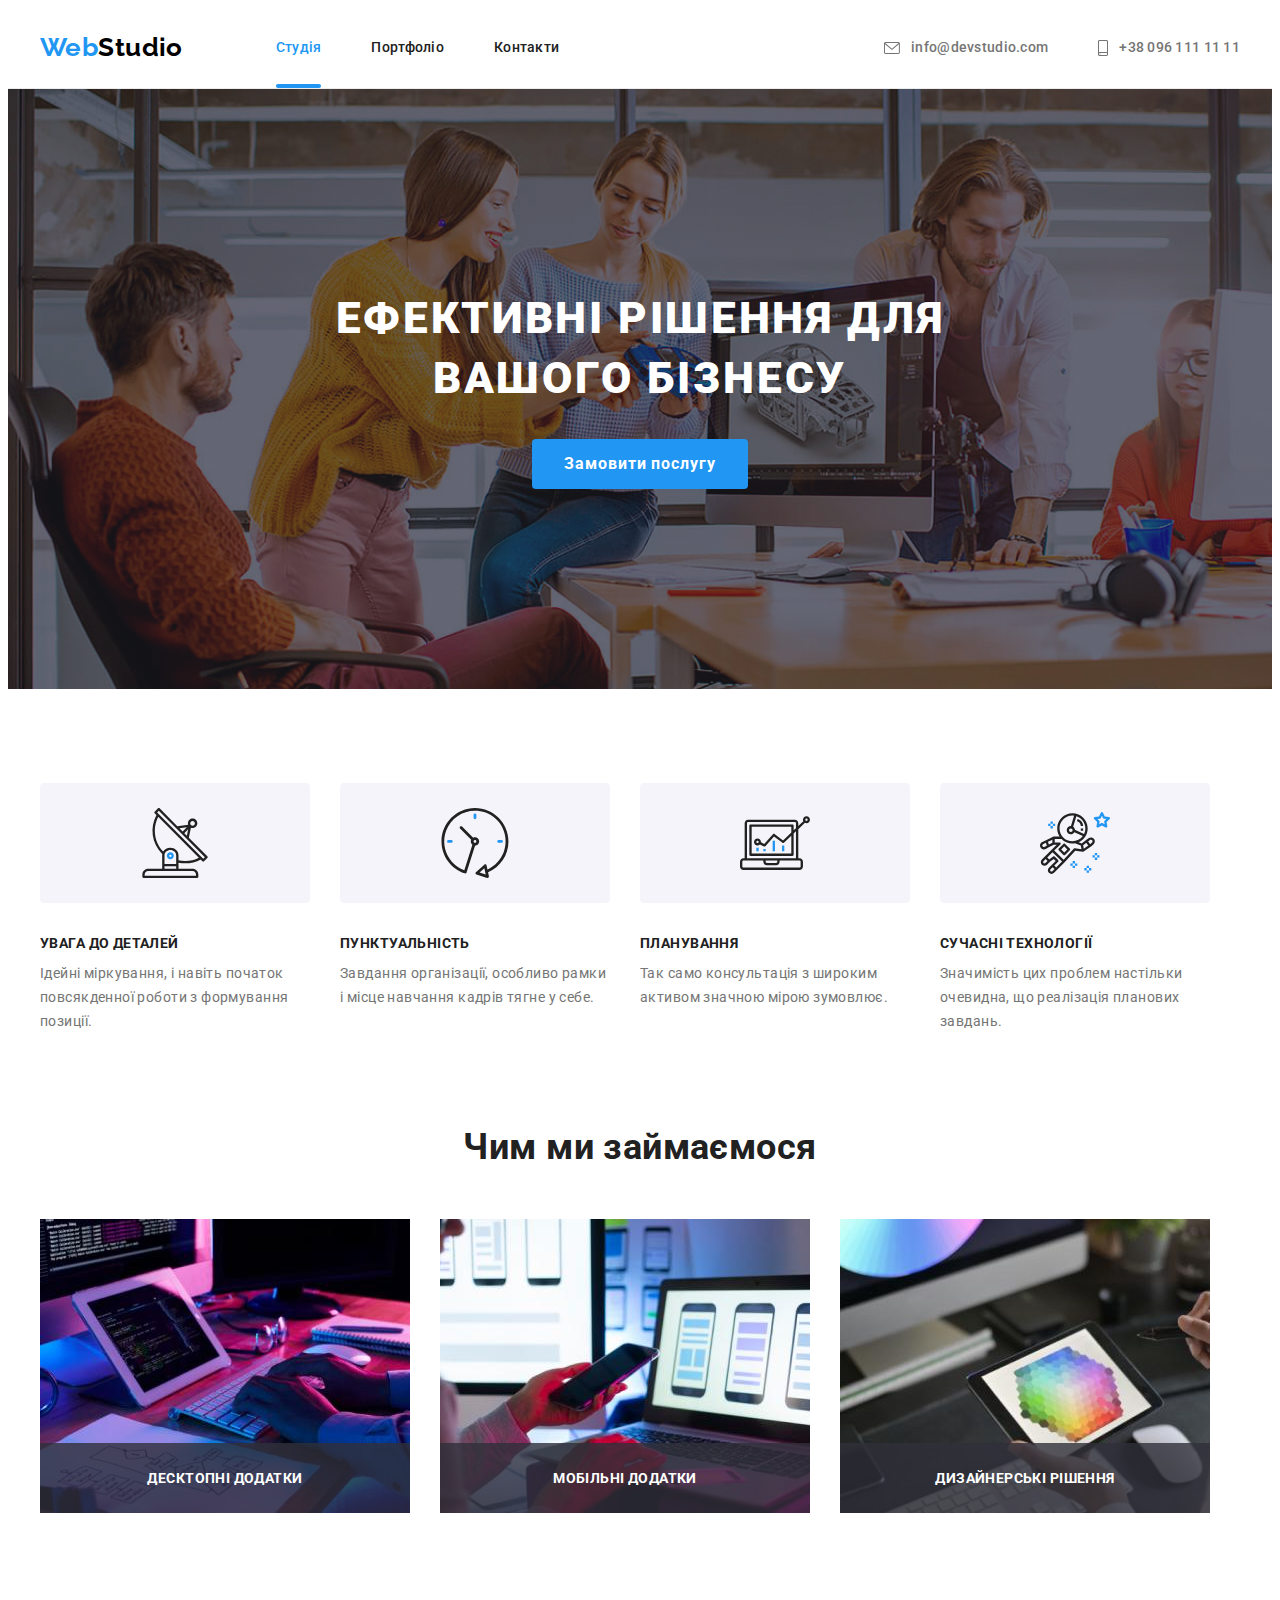
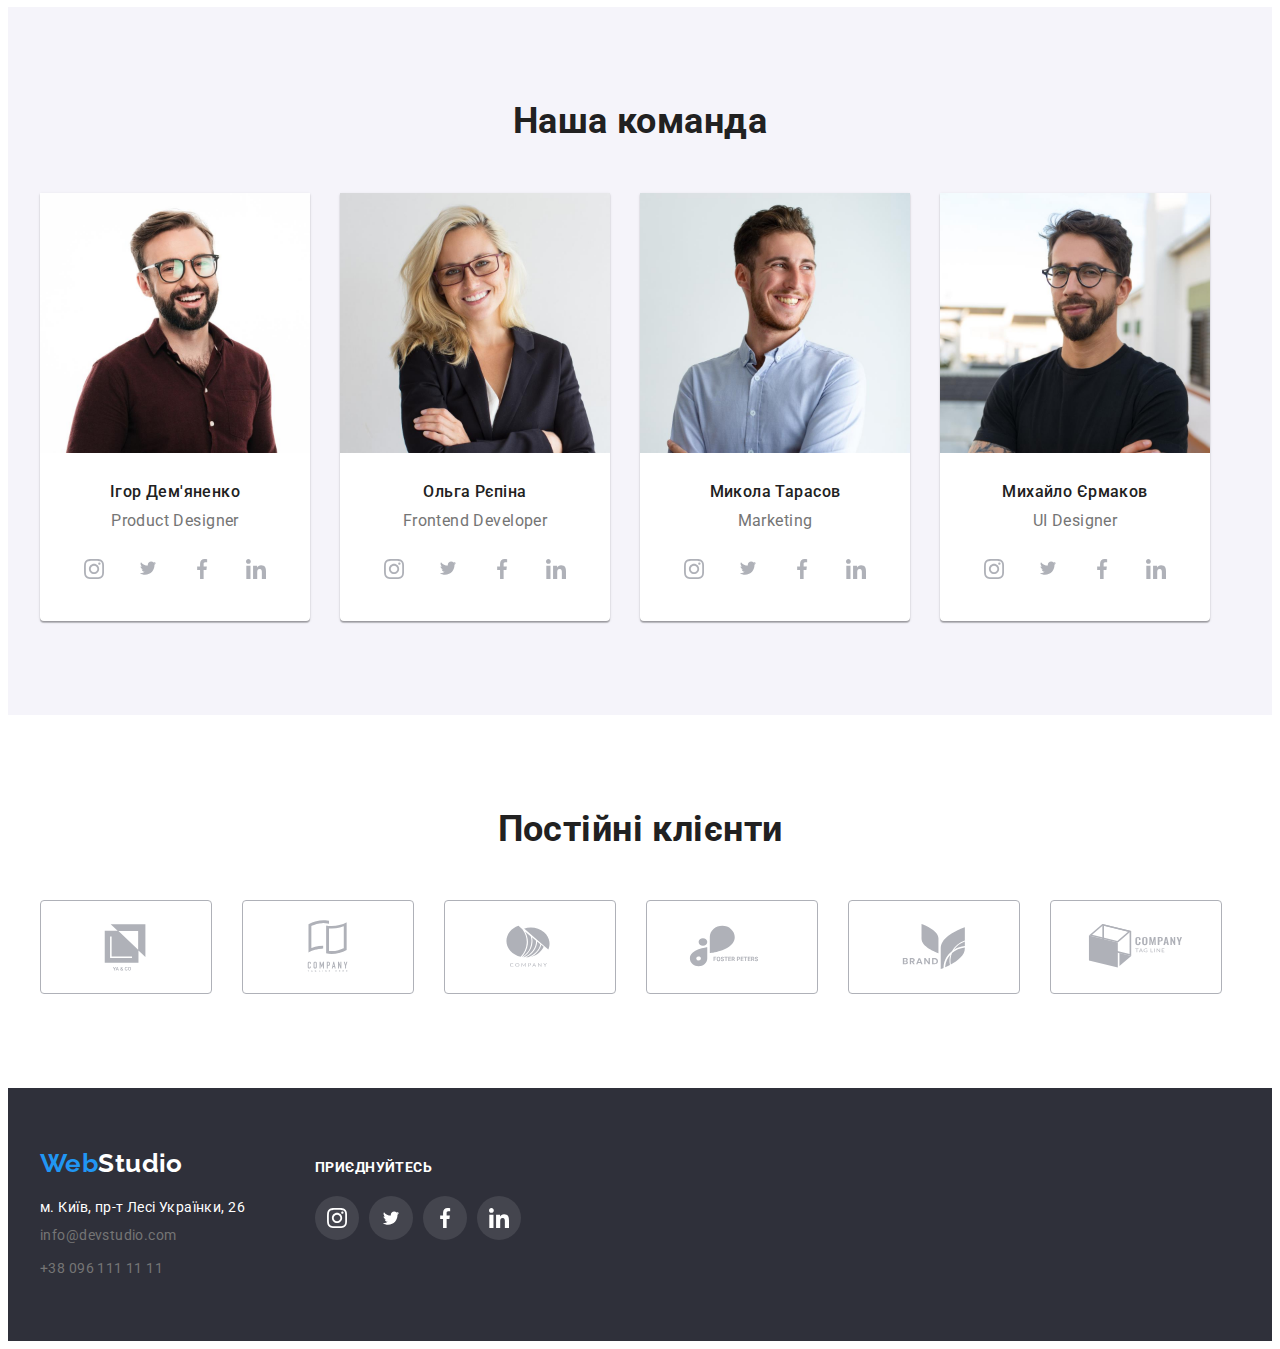
==== index.html @ eef66e4f "clone" ====
<!DOCTYPE html>
<html lang="uk">
  <head>
    <meta charset="UTF-8" />
    <meta http-equiv="X-UA-Compatible" content="IE=edge" />
    <meta name="viewport" content="width=<device-width>, initial-scale=1.0" />
    <title>WebStudio</title>
    <link rel="preconnect" href="https://fonts.googleapis.com" />
    <link rel="preconnect" href="https://fonts.gstatic.com" crossorigin />
    <link
      href="https://fonts.googleapis.com/css2?family=Raleway:wght@700&family=Roboto:wght@400;500;700;900&display=swap"
      rel="stylesheet"
    />
    <link
      rel="stylesheet"
      href="https://cdnjs.cloudflare.com/ajax/libs/modern-normalize/1.1.0/modern-normalize.min.css"
      integrity="sha512-wpPYUAdjBVSE4KJnH1VR1HeZfpl1ub8YT/NKx4PuQ5NmX2tKuGu6U/JRp5y+Y8XG2tV+wKQpNHVUX03MfMFn9Q=="
      crossorigin="anonymous"
      referrerpolicy="no-referrer"
    />
    <link rel="stylesheet" href="./css/style.css" />
  </head>
  <body>
    <!--Шапка сайту-->
    <header class="header">
      <!-- навігація -->
      <div class="conteiner main-nav">
        <nav class="nav">
          <a href="./index.html" class="logo"><span class="logo-web">Web</span>Studio</a>
          <ul class="list nav-list">
            <li class="nav-link">
              <a href="./index.html" class="site-nav active-pages">Студія</a>
            </li>

            <li class="nav-link">
              <a href="./portfolio.html" class="site-nav">Портфоліо</a>
            </li>

            <li class="nav-link">
              <a href="" class="site-nav">Контакти</a>
            </li>
          </ul>
        </nav>
        <!-- Зворотний зв'язок-->
        <ul class="socials-nav list">
          
          <li class="socials-link">
            <a href="mailto:info@devstudio.com" class="socials">
              <svg class="icon-social" width="16" height="12">
              <use href="./images/symbol-defs.svg#icon-envelope" ></use>
            </svg>info@devstudio.com
              
            </a>
          </li>

          <li class="socials-link">
            <a href="tel:+380961111111" class="socials">
              <svg class="icon-social" width="10" height="16">
                <use href="./images/symbol-defs.svg#icon-smartphone" ></use>
              </svg>+38 096 111 11 11</a>
          </li>
        </ul>
      </div>
    </header>

    <!-- Баннер -->
    <main>
      <div class="overlay">
      <section class="hero" >

        <h1 class="hero-title">Ефективні рішення для вашого бізнесу</h1>
        <button type="button" class="hero-button" data-modal-open>Замовити послугу</button>
        <div class="backdrop is-hidden" data-modal>
          <div class="modal">
            <button class="close-modal" data-modal-close>
              <svg class="icon-close" width="30" height="30">
                <use href="./images/symbol-defs.svg#icon-close-1"></use>
              </svg>
            </button>
          </div>
        </div>
      </section>
    </div>
      <section class="features-page section">
        <div class="conteiner">
          <h2 class="features-section">Наші переваги</h2>

          <ul class="list features">
           
            <li class="item">
              <svg class="features-img" width="270px" height="120px">
                <use href="./images/symbol-defs.svg#icon-antenna"></use>
              </svg>
              <h3 class="features-title">УВАГА ДО ДЕТАЛЕЙ</h3>
              <p class="features-text">
                Ідейні міркування, і навіть початок повсякденної роботи з формування позиції.
              </p>
            </li>
           
            <li class="item">
              <svg class="features-img" width="270px" height="120px">
                <use href="./images/symbol-defs.svg#icon-clock"></use>
              </svg>
              <h3 class="features-title">ПУНКТУАЛЬНІСТЬ</h3>
              <p class="features-text">
                Завдання організації, особливо рамки і місце навчання кадрів тягне у себе.
              </p>
            </li>
            
            <li class="item">
              <svg class="features-img" width="270px" height="120px">
                 <use href="./images/symbol-defs.svg#icon-diagram"></use>
              </svg>
              <h3 class="features-title">ПЛАНУВАННЯ</h3>
              <p class="features-text">
                Так само консультація з широким активом значною мірою зумовлює.
              </p>
            </li>
            
            <li class="item">
              <svg class="features-img" width="270px" height="120px">
                <use href="./images/symbol-defs.svg#icon-astronaut"></use>
              </svg>
              <h3 class="features-title">СУЧАСНІ ТЕХНОЛОГІЇ</h3>
              <p class="features-text">
                Значимість цих проблем настільки очевидна, що реалізація планових завдань.
              </p>
            </li>

          </ul>
        </div>
      </section>

      <!-- Чим ми займаємось-->
      <section class="section section-work">
        <div class="conteiner">
          <h2 class="section-title">Чим ми займаємося</h2>

          <ul class="works list">
            <li class="works-list">
            
              <img
                src="./images/img1.jpg"
                alt="Процес прорамування"
                width="370"
                class="works-img"
              />
              <p class="works-title">Десктопні додатки</p>
           
            </li>
            <li class="works-list">
              
                <img src="./images/img2.jpg" alt="Процес адаптації" width="370" class="works-img" />
               <p class="works-title">Мобільні додатки</p>
              
            </li>
            <li class="works-list">
              <img src="./images/img3.jpg" alt="Підбір кольору" width="370" class="works-img" />
              <p class="works-title">Дизайнерські рішення</p>
                        </li>
          </ul>
        </div>
      </section>

      <!--Наша команда-->
      <section class="team-section section">
        <div class="conteiner">
          <h2 class="section-title">Наша команда</h2>

          <ul class="list team">
            <li class="team-container">
              <img src="./images/img4.jpg" alt="Ігор Дерем'яненко" width="270" class="team-img" />
              <div class="padding-team">
                <h3 class="team-name">Ігор Дем'яненко</h3>
                <p class="team-text">Product Designer</p>
                <div class="social-team">
                  <ul class="list messenger-team">
                    <li>
                      <a href="" class="social-links">
                        <svg class="social-icon" width="20px" height="20px">
                          <use href="./images/symbol-defs.svg#icon-instagram"></use>
                        </svg>
                      </a>
                    </li>
                    <li>
                      <a href="" class="social-links">
                        <svg class="social-icon" width="20px" height="16.25px">
                          <use href="./images/symbol-defs.svg#icon-twitter"></use>
                        </svg>
                      </a>
                    </li>
                    <li>
                      <a href="" class="social-links">
                        <svg class="social-icon" width="20px" height="20px">
                          <use href="./images/symbol-defs.svg#icon-facebook"></use>
                        </svg> 
                      </a>
                    </li>
                    <li>
                      <a href="" class="social-links">
                        <svg class="social-icon" width="20px" height="20px">
                          <use href="./images/symbol-defs.svg#icon-linkedin"></use>
                        </svg>
                      </a>
                    </li>
                  </ul>
                           
              </div>
              </div>
            </li>

            <li class="team-container">
              <img src="./images/img5.jpg" alt="Ольга Рєпіна" width="270" class="team-img" />
              <div class="padding-team">
                <h3 class="team-name">Ольга Рєпіна</h3>
                <p class="team-text">Frontend Developer</p>
                <div class="social-team">
                  <ul class="list messenger-team">
                    <li>
                      <a href="" class="social-links">
                        <svg class="social-icon" width="20px" height="20px">
                          <use href="./images/symbol-defs.svg#icon-instagram"></use>
                        </svg>
                      </a>
                    </li>
                    <li>
                      <a href="" class="social-links">
                        <svg class="social-icon" width="20px" height="16.25px">
                          <use href="./images/symbol-defs.svg#icon-twitter"></use>
                        </svg>
                      </a>
                    </li>
                    <li>
                      <a href="" class="social-links">
                        <svg class="social-icon" width="20px" height="20px">
                          <use href="./images/symbol-defs.svg#icon-facebook"></use>
                        </svg> 
                      </a>
                    </li>
                    <li>
                      <a href="" class="social-links">
                        <svg class="social-icon" width="20px" height="20px">
                          <use href="./images/symbol-defs.svg#icon-linkedin"></use>
                        </svg>
                      </a>
                    </li>
                  </ul>
                </div>
              </div>
            </li>

            <li class="team-container">
              <img src="./images/img6.jpg" alt="Микола Тарасов" width="270" class="team-img" />
              <div class="padding-team">
                <h3 class="team-name">Микола Тарасов</h3>
                <p class="team-text">Marketing</p>
                <div class="social-team">
                  <ul class="list messenger-team">
                    <li>
                      <a href="" class="social-links">
                        <svg class="social-icon" width="20px" height="20px">
                          <use href="./images/symbol-defs.svg#icon-instagram"></use>
                        </svg>
                      </a>
                    </li>
                    <li>
                      <a href="" class="social-links">
                        <svg class="social-icon" width="20px" height="16.25px">
                          <use href="./images/symbol-defs.svg#icon-twitter"></use>
                        </svg>
                      </a>
                    </li>
                    <li>
                      <a href="" class="social-links">
                        <svg class="social-icon" width="20px" height="20px">
                          <use href="./images/symbol-defs.svg#icon-facebook"></use>
                        </svg> 
                      </a>
                    </li>
                    <li>
                      <a href="" class="social-links">
                        <svg class="social-icon" width="20px" height="20px">
                          <use href="./images/symbol-defs.svg#icon-linkedin"></use>
                        </svg>
                      </a>
                    </li>
                  </ul>
                </div>
              </div>
            </li>

            <li class="team-container">
              <img src="./images/img7.jpg" alt="Михайло Єрмаков" width="270" class="team-img" />
              <div class="padding-team">
                <h3 class="team-name">Михайло Єрмаков</h3>
                <p class="team-text">UI Designer</p>
                <div class="social-team">
                  <ul class="list messenger-team">
                    <li>
                      <a href="" class="social-links">
                        <svg class="social-icon" width="20px" height="20px">
                          <use href="./images/symbol-defs.svg#icon-instagram"></use>
                        </svg>
                      </a>
                    </li>
                    <li>
                      <a href="" class="social-links">
                        <svg class="social-icon" width="20px" height="16.25px">
                          <use href="./images/symbol-defs.svg#icon-twitter"></use>
                        </svg>
                      </a>
                    </li>
                    <li>
                      <a href="" class="social-links">
                        <svg class="social-icon" width="20px" height="20px">
                          <use href="./images/symbol-defs.svg#icon-facebook"></use>
                        </svg> 
                      </a>
                    </li>
                    <li>
                      <a href="" class="social-links">
                        <svg class="social-icon" width="20px" height="20px">
                          <use href="./images/symbol-defs.svg#icon-linkedin"></use>
                        </svg>
                      </a>
                    </li>
                  </ul>
                </div>
              </div>
            </li>
          </ul>
        </div>
      </section>
      <section class="clients">
        <div class="conteiner">
        <h2 class="section-title">Постійні клієнти</h2>
        <ul class="list clients-item">
          <li class="clients-list">
            <a href="" class="clients-link"> 
            <svg  class="clients-logo" width="106" height="60" >
              <use href="./images/symbol-defs.svg#icon-logo1"> </use>
            </svg>
          </a>
          </li>
          <li class="clients-list">
            <a href="" class="clients-link">
            <svg class="clients-logo" width="106" height="60">
              <use href="./images/symbol-defs.svg#icon-logo2"></use>
            </svg>
          </a>
          </li><li class="clients-list">
            <a href="" class="clients-link">
            <svg class="clients-logo" width="106" height="60">
              <use href="./images/symbol-defs.svg#icon-logo3"></use>
            </svg>
          </a>
          </li><li class="clients-list">
            <a href="" class="clients-link">
            <svg class="clients-logo" width="106" height="60">
              <use href="./images/symbol-defs.svg#icon-logo4"></use>
            </svg>
          </a>
          </li><li class="clients-list">
            <a href="" class="clients-link">
            <svg class="clients-logo" width="106" height="60">
              <use href="./images/symbol-defs.svg#icon-logo5"></use>
            </svg>
          </a>
          </li><li class="clients-list">
            <a href="" class="clients-link">
            <svg class="clients-logo" width="106" height="60">
              <use href="./images/symbol-defs.svg#icon-logo6"></use>
            </svg>
          </a>
          </li>
        </ul>
      </div>
      </section>
    </main>
    <!--Підвал-->
    <footer class="footer">
      <div class="conteiner footer-page">
        <div class="conteiner-address">
        <a href="./index.html" class="logo-footer"
          ><span class="logo-web">Web</span><span class="logo-studio">Studio</span></a
        >
        <address>
          <ul class="list footer-margin">
            <li class="item">
              <a
                href="https://www.google.com/maps/place/бул.+Леси+Украинки,+26,+Киев,+02000/@50.4265807,30.5383858,17z/data=!3m1!4b1!4m5!3m4!1s0x40d4cf0e033ecbe9:0x57a4dffefec77da0!8m2!3d50.4265807!4d30.5383858"
                class="footer-address"
                >м. Київ, пр-т Лесі Українки, 26</a
              >
            </li>

            <li class="item">
              <a href="mailto:info@devstudio.com" class="footer-socials">info@devstudio.com</a>
            </li>

            <li class="item">
              <a href="tel:+380961111111" class="footer-socials">+38 096 111 11 11</a>
            </li>
          </ul>
        </address>
      </div>
        <div class="footer-messenger">
          <p class="come">Приєднуйтесь</p>
          <ul class="list messenger">
            <li class="messenger-list">
              <a href="" class="messenger-links">
                <svg class="footer-icon" width="20px" height="20px">
                  <use href="./images/symbol-defs.svg#icon-instagram"></use>
                </svg>
              </a>
            </li>
            <li class="messenger-list">
              <a href="" class="messenger-links">
                <svg class="footer-icon" width="20px" height="16.25px">
                  <use href="./images/symbol-defs.svg#icon-twitter"></use>
                </svg>
              </a>
            </li>
            <li class="messenger-list">
              <a href="" class="messenger-links">
                <svg class="footer-icon" width="20px" height="20px">
                  <use href="./images/symbol-defs.svg#icon-facebook"></use>
                </svg> 
             </a>
            </li>
            <li class="messenger-list">
              <a href="" class="messenger-links">
                <svg class="footer-icon" width="20px" height="20px">
                  <use href="./images/symbol-defs.svg#icon-linkedin"></use>
              </svg>
              </a>
            </li>
          </ul>
        </div>
      </div>
      
    </footer>
    <script src="./js/modal.js"></script>
  </body>
</html>
---- css/style.css ----
/* background: #212121; Заголоки*/
/*  background: #757575; Основний колір тексту*/
/*background: #2196F3; Блакитний колір*/
/* #FFFFFF Білий колір колір заголовка героя */
/* #FFFFFF Основний колір сторінки */

:root {
  --title: #212121;
  --hover-focus-color: #2196f3;
  --backgraund-body: #ffffff;
  --text-page: #757575;
  --hero-text: #ffffff;
  --logo-color: #000000;
  --footer-backgraund: #2f303a;
  --backgraund-section: #f5f4fa;
}

body {
  font-family: 'Roboto', sans-serif;
  color: var(--text-page);
  background-color: var(--backgraund-body);
  font-size: 14px;
  letter-spacing: 0.03em;
}

h1,
h2,
h3,
h4,
h5,
h6,
p,
ul {
  margin: 0;
  padding: 0;
}

.conteiner {
  margin-left: auto;
  margin-right: auto;
  width: 1200px;
  padding-left: 15px;
  padding-right: 15px;
  /* outline: 1px solid teal; */
}

button {
  cursor: pointer;
}

.list {
  list-style: none;
}

/* Логотип */
.nav {
  display: flex;
}

.main-nav {
  display: flex;
  align-items: center;
}

.header {
  border-bottom: 1px solid #ececec;
}

.logo {
  margin-right: 93px;
  display: flex;
  align-items: center;
  color: var(--logo-color);

  text-decoration: none;

  font-family: Raleway, sans-serif;
  font-weight: 700;
  font-size: 26px;
  line-height: 1.2;
}

.logo-web {
  color: var(--hover-focus-color);
}

/* Навігація */
.nav-list {
  display: flex;
  
}

.nav-list .nav-link:not(:last-child) {
  margin-right: 50px;
}

.site-nav {
  position: relative;

  display: block;
  padding-top: 32px;
  padding-bottom: 32px;

  color: var(--title);
  text-decoration: none;
  font-weight: 500;
  line-height: 1.14;
  letter-spacing: 0.02em;
  transition: color 250ms cubic-bezier(0.4, 0, 0.2, 1);
  
}

.site-nav:hover,
.site-nav:focus {
  
  color: var(--hover-focus-color);
  
}



.site-nav::after{
  content: '';
  width: 100%;
  height: 4px;
  display: block;  
  background-color: var(--hover-focus-color);
  border-radius: 2px;
 
  position: absolute;
  left: 0;
  bottom: 0;
  opacity: 0;
  transition: opacity 250ms cubic-bezier(0.4, 0, 0.2, 1);
  z-index: 4;
}

.site-nav:hover::after{
  opacity: 1;
}

.active-pages::after{
  content: '';
  width: 100%;
  height: 4px;
  display: block;  
  background-color: var(--hover-focus-color);
  border-radius: 2px;
 
  position: absolute;
  left: 0;
  bottom: 0;
  opacity: 1; 
}

.active-pages {
  color: var(--hover-focus-color); 
}

.section {
  padding-top: 94px;
  padding-bottom: 94px;
}
/* Контакти */
.socials-nav {
  display: flex;
  margin-left: auto;
}

.socials-nav .socials-link + .socials-link {
  margin-left: 50px;
}

.icon-social {
  display: inline;
  margin-right: 11px;
  fill: currentColor;
  
}


.socials {
  display:flex;
  align-items: center;

  color: var(--text-page);

  text-decoration: none;

  font-weight: 500;
  line-height: 1.14;
  letter-spacing: 0.02em;
  transition: color 250ms cubic-bezier(0.4, 0, 0.2, 1);
}

.socials:hover,
.socials:focus {
  color: var(--hover-focus-color);
  
}

/* Герой */


.hero {
  
  text-align: center;
  padding-top: 200px;
  padding-bottom: 200px;
}

.overlay{
  height: 600px;
  max-width: 1600px;
  margin-left: auto;
  margin-right: auto;
  background-color: var(--footer-backgraund);
  background-image: 
  linear-gradient(
  rgba(47, 48, 58, 0.4),
  rgba(47, 48, 58, 0.4)), url(../images/hero-img.jpg);
  background-size: cover;
  background-repeat: no-repeat;
}

.hero-title {
  margin-top: 0;
  margin-bottom: 30px;
  width: 696px;
  margin-left: auto;
  margin-right: auto;

  color: var(--hero-text);
  font-weight: 900;
  font-size: 44px;
  line-height: 1.36;
  text-align: center;
  letter-spacing: 0.06em;
  text-transform: uppercase;
}

.hero-button {
  width: 216px;
  height: 50px;
  border: 1px solid transparent;
  border-radius: 4px;

  color: var(--hero-text);
  background-color: var(--hover-focus-color);
  font-family: Roboto;
  font-weight: 700;
  font-size: 16px;
  line-height: 1.88;
  letter-spacing: 0.06em;
  transition: box-shadow 250ms cubic-bezier(0.4, 0, 0.2, 1);
}

.hero-button:hover,
.hero-button:focus {
  background-color: var(--hover-focus-color);
  box-shadow: 0px 4px 4px rgba(0, 0, 0, 0.15);
}

.backdrop.is-hidden{
  opacity: 0;
  pointer-events: none;

}

.backdrop{
  position: fixed;
  left: 0;
  top: 0;
  z-index: 2;
  
  width: 100%;
  height: 100%;
  background-color: rgba(0, 0, 0, 0.2);
  opacity: 1;
  transition: opacity 250ms cubic-bezier(0.4, 0, 0.2, 1);
}

.modal {
  position: absolute;
  top: 50%;
  left: 50%;
  transform: translate(-50%, -50%);

  min-width: 528px;
  min-height: 581px;
  background-color: #ffffff;
  box-shadow: 0px 1px 3px rgba(0, 0, 0, 0.12), 0px 1px 1px rgba(0, 0, 0, 0.14), 0px 2px 1px rgba(0, 0, 0, 0.2);
  border-radius: 4px;
  
  
  
}
.close-modal{
  position: absolute;
  right: 0px;
  top: 0px;
  padding: 0 0;
  border: 0;
  background: none;
  margin-right: 8px;
  margin-top: 8px;
}

.icon-close{
  
  stroke:  rgba(0, 0, 0, 0.1);
  
}




/* Наші переваги и Наша команда*/

.features {
  display: flex;
}

.features .item + .item {
  margin-left: 30px;
}

.features-section {
  display: none;
}

.features-img{
  margin-bottom: 30px;
}

.features-title {
  margin-bottom: 10px;

  color: var(--title);
  font-size: 14px;
  line-height: 1.14;
  text-transform: uppercase;
}

.features-text {
  width: 270px;
  margin: auto;
  line-height: 1.7;
}

.section-work {
  padding-top: 0;
}

.works {
  display: flex;
  flex-wrap: wrap;
  
}

.works-img {
  display: block;
  max-width: 100%;
  height: auto 0;
}

.works-list{
  position: relative;

}



.works-title {
  position: absolute;
  transform: translateY(-100%);
   width: 100%;
  height: 70px;
  
  display: flex;
  justify-content: center;
  align-items: center;

  color:var(--hero-text);
  background-color: rgba(47, 48, 58, 0.8);
  text-align: center;
 
  font-weight: 700;
  font-size: 14px;
  line-height: 16px;
  letter-spacing: 0.03em;
  text-transform: uppercase;
  
}


.works .works-list + .works-list {
  margin-left: 30px;
}

.section-title {
  margin-bottom: 50px;

  color: var(--title);
  font-size: 36px;
  line-height: 1.16;
  text-align: center;
}

.team-section {
  background-color: var(--backgraund-section);
}

.social-team{
  display: flex;
  justify-content: center;
  
}


.messenger-team{
  display:flex;
}

.social-links{
  color:#AFB1B8;
  display: flex;
  align-items: center;
  width: 44px;
  height: 44px;
  margin-top: 16px;
  background-color:var(--backgraund-body);
  border-radius: 50%;
  transition: color 250ms cubic-bezier(0.4, 0, 0.2, 1), background-color 250ms cubic-bezier(0.4, 0, 0.2, 1);
}

.social-links:hover,
.social-links:focus {
  color:var(--backgraund-body);
  background-color: var(--hover-focus-color);
  
}

.social-icon{
  margin-left: auto;
  margin-right: auto;
  fill: currentColor;
}

.messenger-team li + li {
  margin-left: 10px;
}

.team-container {
  background-color: var(--backgraund-body);
  box-shadow: 0px 1px 3px rgba(0, 0, 0, 0.12), 0px 1px 1px rgba(0, 0, 0, 0.14), 0px 2px 1px rgba(0, 0, 0, 0.2);
  border-radius: 0px 0px 4px 4px;
}

.team .team-container + .team-container {
  margin-left: 30px;
}

.team {
  display: flex;
  font-size: 16px;
  line-height: 1.18;
}

.padding-team {
  padding-top: 30px;
  padding-bottom: 30px;
}

.team-img {
  display: block;
  height: auto;
}

.team-name {
  text-align: center;
  margin-bottom: 10px;

  color: var(--title);
  font-weight: 500;
  font-size: 16px;
  line-height: 1.18;
}

.team-text {
  text-align: center;
}

/* Постійні клієнти */

.clients{
  padding-top: 94px;
  padding-bottom: 94px;
}

.clients-link{
  color:#AFB1B8;
  display: flex;
  align-items: center;
  justify-content: center;
  width: 170px;
  height: 92px;
  border: 1px solid #AFB1B8;
  border-radius: 4px;
  transition: color 250ms cubic-bezier(0.4, 0, 0.2, 1), background-color 250ms cubic-bezier(0.4, 0, 0.2, 1);
  
  
}

.clients-link:hover,
.clients-link:focus{
  color:var(--hover-focus-color);
  border-color: var(--hover-focus-color);
}

.clients-logo{
  margin-left: auto;
  margin-right: auto;
  fill: currentColor;
}


.clients-item{
  display: flex;
}

.clients-item .clients-list+ .clients-list{
  margin-left: 30px;
}




/* Підвал */

.footer {
  background-color: var(--footer-backgraund);
  padding-top: 60px;
  padding-bottom: 60px;
}

.footer-address {
  display: block;

  color: var(--hero-text);
  font-style: normal;
  text-decoration: none;
  transition: color 250ms cubic-bezier(0.4, 0, 0.2, 1);
}

.footer-address:hover,
.footer-address:focus {
  color: var(--hover-focus-color);
}

.footer-socials {
  display: block;
  color: var(--text-page);

  font-style: normal;

  line-height: 1.71;
  letter-spacing: 0.03em;
  text-decoration: none;
  transition: color 250ms cubic-bezier(0.4, 0, 0.2, 1);
}

.footer-socials:hover,
.footer-socials:focus {
  color: var(--hover-focus-color);
}

.footer-margin .item:not(:last-child) {
  margin-bottom: 9px;
}

.footer-messenger{
  margin-left: 70px;  
}

.come{
  margin-bottom: 20px;
  font-weight: 700;
  font-size: 14px;
  line-height:1.14;
  letter-spacing: 0.03em;
  text-transform: uppercase;

  color: #FFFFFF;
}

.messenger{
  display: flex;
  
}

.messenger .messenger-list + .messenger-list {
  margin-left: 10px;
}

.messenger-links{
  color:#ffffff;
  display: flex;
  align-items: center;
  width: 44px;
  height: 44px;
  background-color:rgba(255, 255, 255, 0.1);
  border-radius: 50%;
  transition: background-color 250ms cubic-bezier(0.4, 0, 0.2, 1);
  
}

.footer-icon{
  margin-left: auto;
  margin-right: auto;
  fill: currentColor;
}

.messenger-links:hover,
.messenger-links:focus{
  background-color: var(--hover-focus-color);
}

.footer-page{
  display: flex;
  align-items: baseline; 
}



/* Портфоліо */

/* Фільрт */
.portfolio-link {
  margin-bottom: 50px;
  display: flex;
  justify-content: center;
}

.filter-button {
  display: block;
  margin-right: 8px;
  padding: 6px 22px;
  border-radius: 4px;
  border: 1px solid transparent;

  color: var(--title);
  background-color: var(--backgraund-section);

  font-family: 'Roboto', sans-serif;
  font-style: normal;
  font-weight: 500;
  font-size: 16px;
  line-height: 1.62;

  cursor: pointer;
  transition: color 250ms cubic-bezier(0.4, 0, 0.2, 1), background-color 250ms cubic-bezier(0.4, 0, 0.2, 1), box-shadow 250ms cubic-bezier(0.4, 0, 0.2, 1);
}

.filter-button:hover,
.filter-button:focus {
  color: var(--hero-text);
  background-color: var(--hover-focus-color);
  box-shadow: 0px 3px 1px rgba(0, 0, 0, 0.1), 0px 1px 2px rgba(0, 0, 0, 0.08), 0px 2px 2px rgba(0, 0, 0, 0.12);
}

/* Портфоліо */

.portfolio {
  display: none;
}

.portfolio-page {
  display: flex;

  flex-wrap: wrap;
}

.portfolio-list {
  
  width: 370px;
  height: auto;

  margin-right: 30px;
  margin-top: 30px;
  transition: box-shadow 250ms cubic-bezier(0.4, 0, 0.2, 1);
}

.portfolio-list:hover,
.portfolio-list:focus{
  box-shadow: 0px 1px 1px rgba(0, 0, 0, 0.12), 0px 4px 4px rgba(0, 0, 0, 0.06), 1px 4px 6px rgba(0, 0, 0, 0.16);
}

.portfolio-list:nth-child(3n) {
  margin-right: 0;
}

.portfolio-list:nth-child(-n + 3) {
  margin-top: 0;
}

.portfolio-img {
  display: block;
  width: 100%;
  height: auto;
}

.portfolio-title {
  margin-bottom: 4px;

  color: var(--title);
  font-size: 18px;
  line-height: 2;
  letter-spacing: 0.06em;
}

.portfolio-text {
  font-size: 16px;
  line-height: 1.87;
}

.portfolio-padding {
  padding: 20px 24px;
  border-bottom: 1px solid #eeeeee;
  border-left: 1px solid #eeeeee;
  border-right: 1px solid #eeeeee;
}

.portfolio-thumb {
  position: relative;
  overflow: hidden;
}

.portfolio-overlay{
 
  position: absolute;
  padding: 63px 24px;
  width: 100%;
  height: 100%;
  color: var(--hero-text);
  background-color:rgba(33, 150, 243, 0.9);
  font-size: 18px;
  line-height: 1.56;
  letter-spacing: 0.03em;
  
  opacity: 0;
  transition: transform 250ms cubic-bezier(0.4, 0, 0.2, 1), opacity 250ms cubic-bezier(0.4, 0, 0.2, 1) ;
  
}

 .portfolio-list:hover .portfolio-overlay {
 opacity: 1;
 transform: translateY(-100%);
}


/* Лого футер */
.logo-footer {
  display: block;
  margin-bottom: 20px;

  font-family: Raleway, sans-serif;
  font-weight: 700;
  font-size: 26px;
  line-height: 1.2;
  background-color: var(--footer-backgraund);
  text-decoration: none;
}

.logo-studio {
  color: var(--hero-text);
}
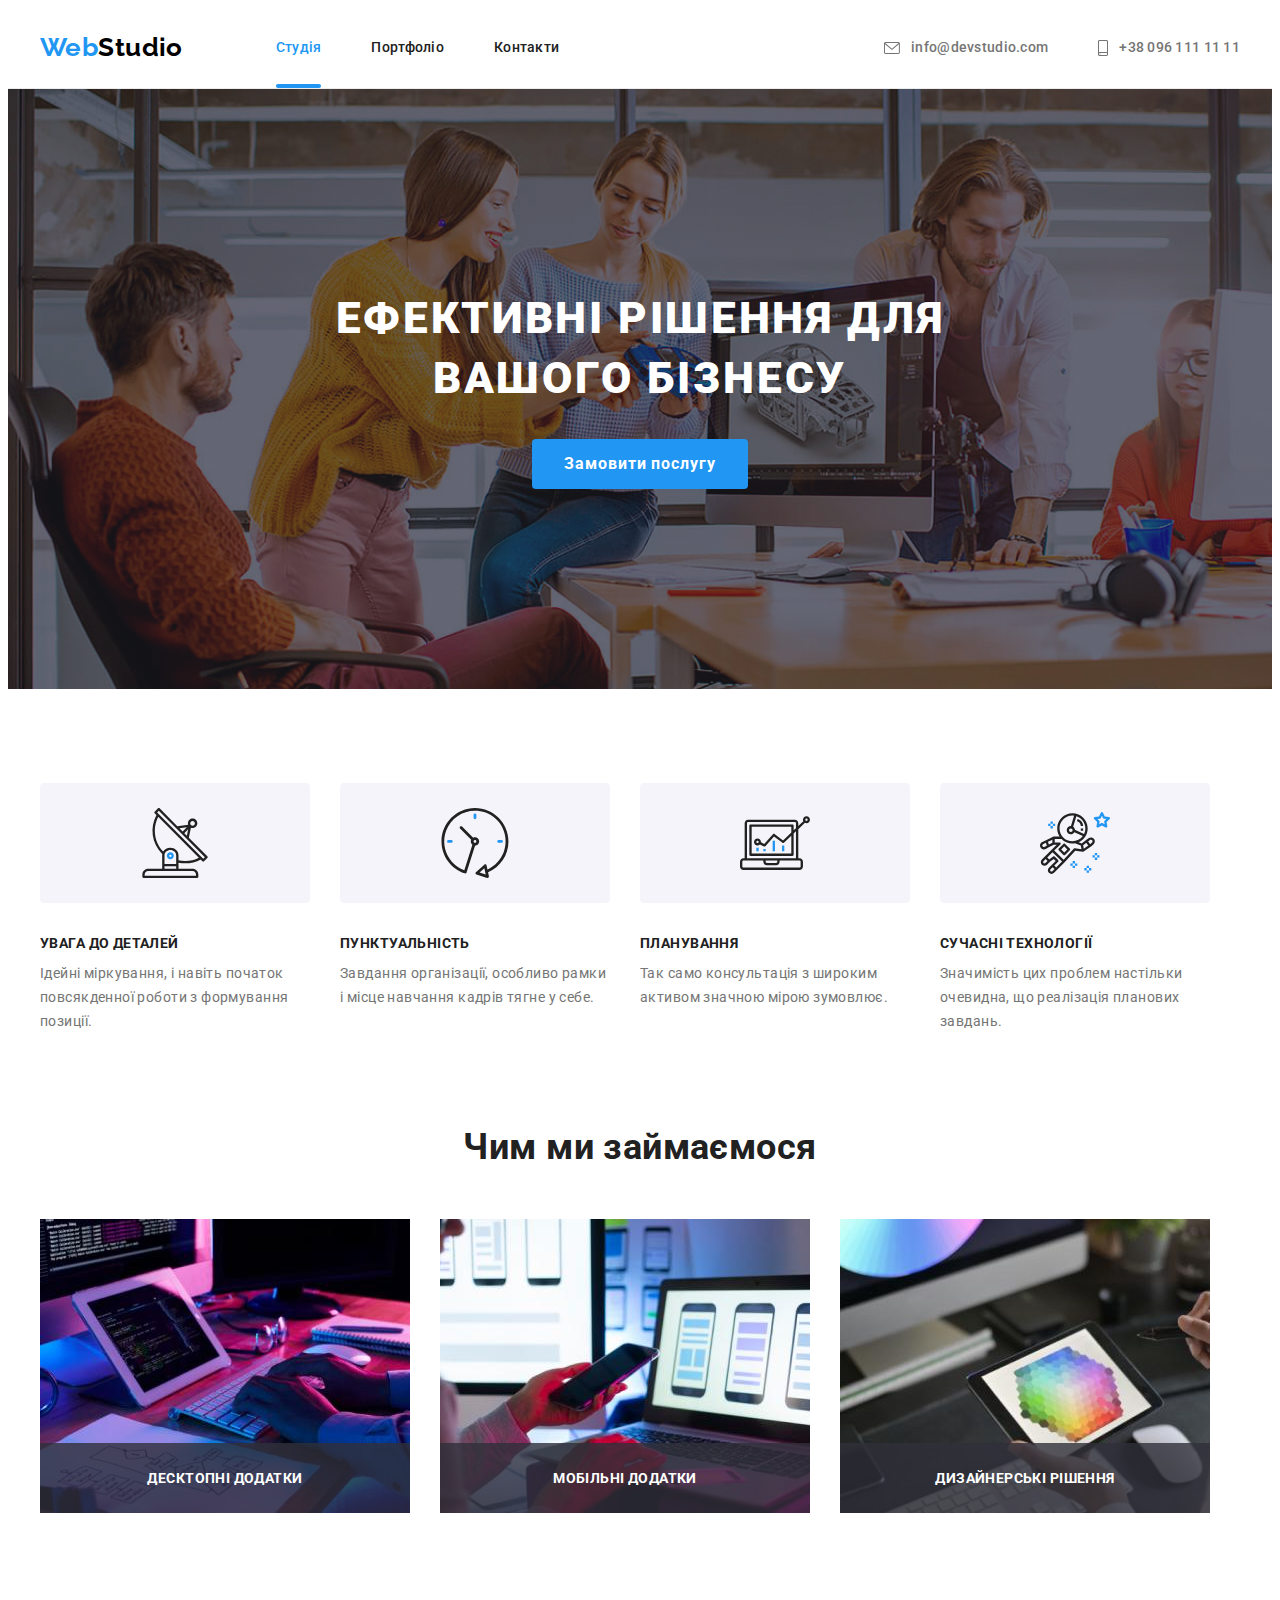
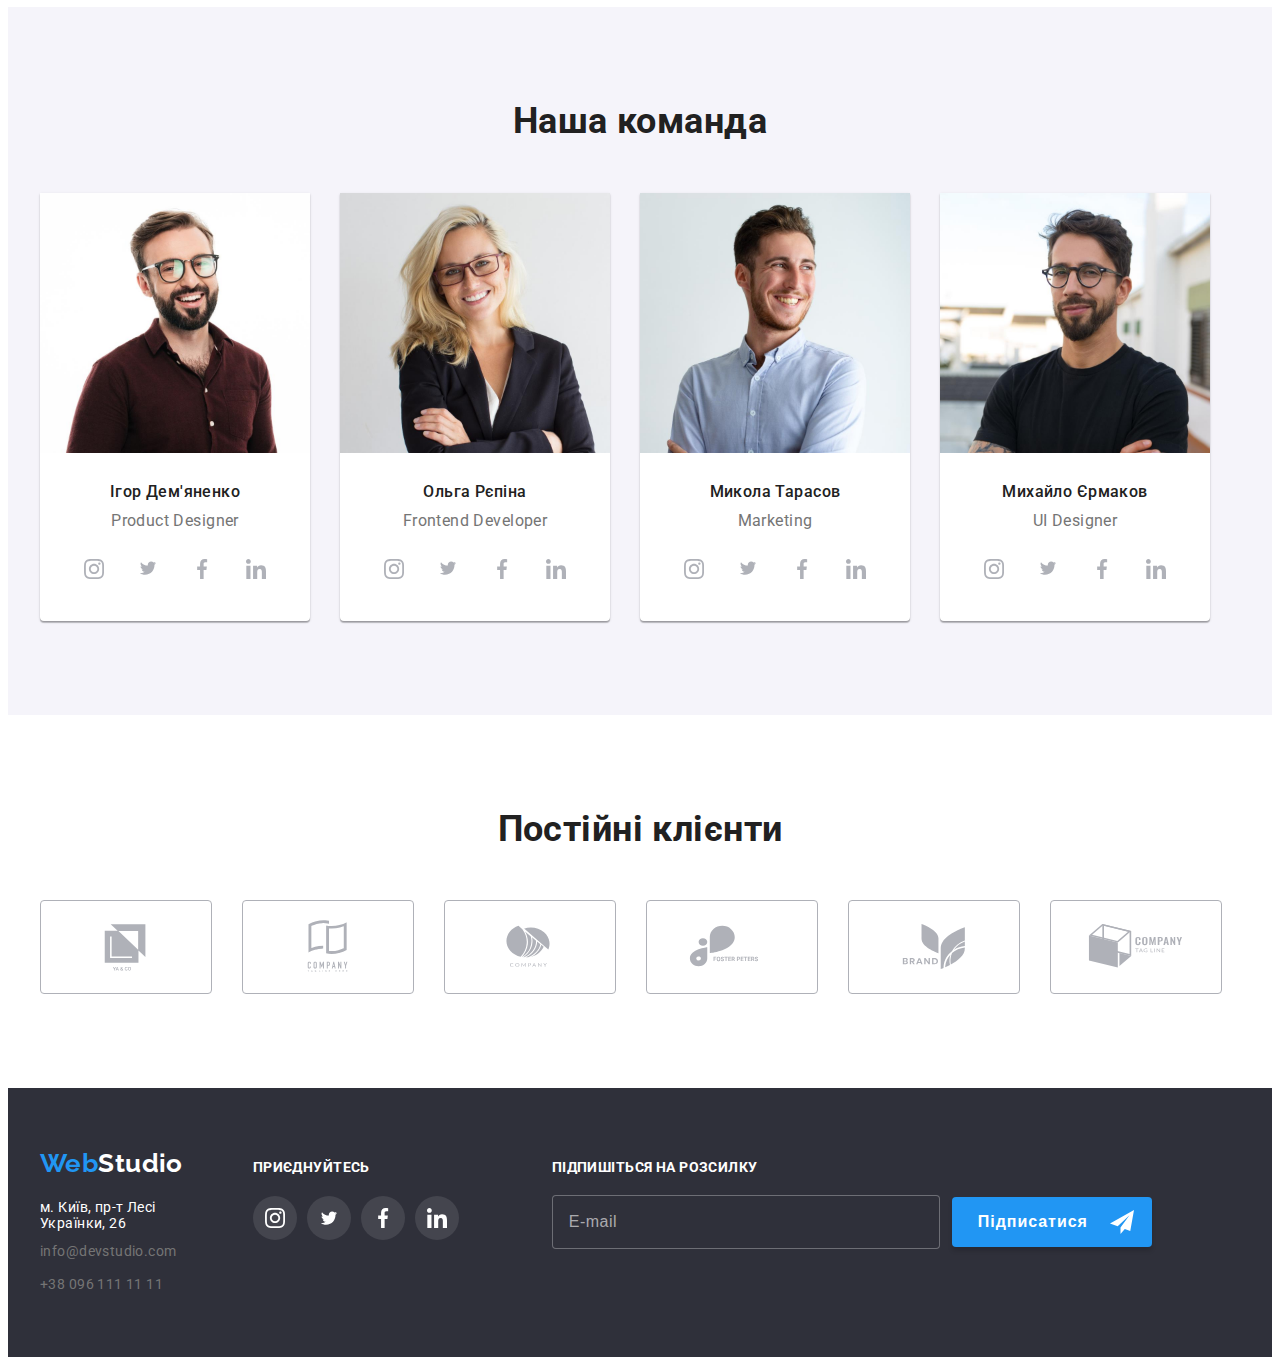
==== commit 016ac576: "add footer form" ====
--- a/index.html
+++ b/index.html
@@ -437,7 +437,24 @@
             </li>
           </ul>
         </div>
+
+        
+        <form class="form-footer conteiner">
+          <label for="input-submit"><span class="title-input-footer">Підпишіться на розсилку</span></label>
+          <div class="submit-form">
+          <input type="email" class="input-footer" id='input-submit' placeholder="E-mail">
+          <button type="submit" class="button-form-footer">
+            <span class="name-button-footer">Підписатися</span>
+            <svg width="24" height="24" class="icon-input">
+              <use href="./images/symbol-defs.svg#icon-send"></use>
+            </svg>
+          </button>
+        </div>
+        </form>
       </div>
+      
+    
+    
       
     </footer>
     <script src="./js/modal.js"></script>
--- a/css/style.css
+++ b/css/style.css
@@ -775,3 +775,77 @@
 .logo-studio {
   color: var(--hero-text);
 }
+
+/*  форма підписки */
+.form-footer{
+  display: block;
+  padding-left: 93px;
+}
+
+.input-footer{
+  padding-left: 16px;
+  padding-right: 12px;
+  
+  width: 358px;
+  height: 50px;
+  border: 1px solid rgba(255, 255, 255, 0.3);
+  border-radius: 4px;
+  background-color: var(--footer-backgraund);
+}
+
+.input-footer::placeholder{
+  font-size: 16px;
+  line-height: 1.25;
+  letter-spacing: 0.03em;
+  color: rgba(255, 255, 255, 0.6);
+}
+
+.title-input-footer{
+  display: block;
+  margin-bottom: 20px;
+
+  font-weight: 700;
+  font-size: 14px;
+  line-height: 16px;
+  letter-spacing: 0.03em;
+  text-transform: uppercase;
+  color: #FFFFFF;
+}
+
+
+
+.button-form-footer{
+  display:flex;
+  align-items: center;
+  margin-left: 12px;
+  width: 200px;
+  height: 50px;
+  background-color:var(--hover-focus-color);
+  box-shadow: 0px 4px 4px rgba(0, 0, 0, 0.15);
+  border-radius: 4px;
+  border-color: transparent;
+
+  font-weight: 700;
+  font-size: 16px;
+  line-height: 1.88;
+  letter-spacing: 0.06em;
+  color: #FFFFFF;
+}
+
+.icon-input{
+  margin-left: 12px;
+  
+}
+
+.name-button-footer{
+  padding-right: 10px;
+  padding-left: 18px;
+}
+
+.submit-form{
+  display: flex;
+  align-items: center;
+
+}
+  
+
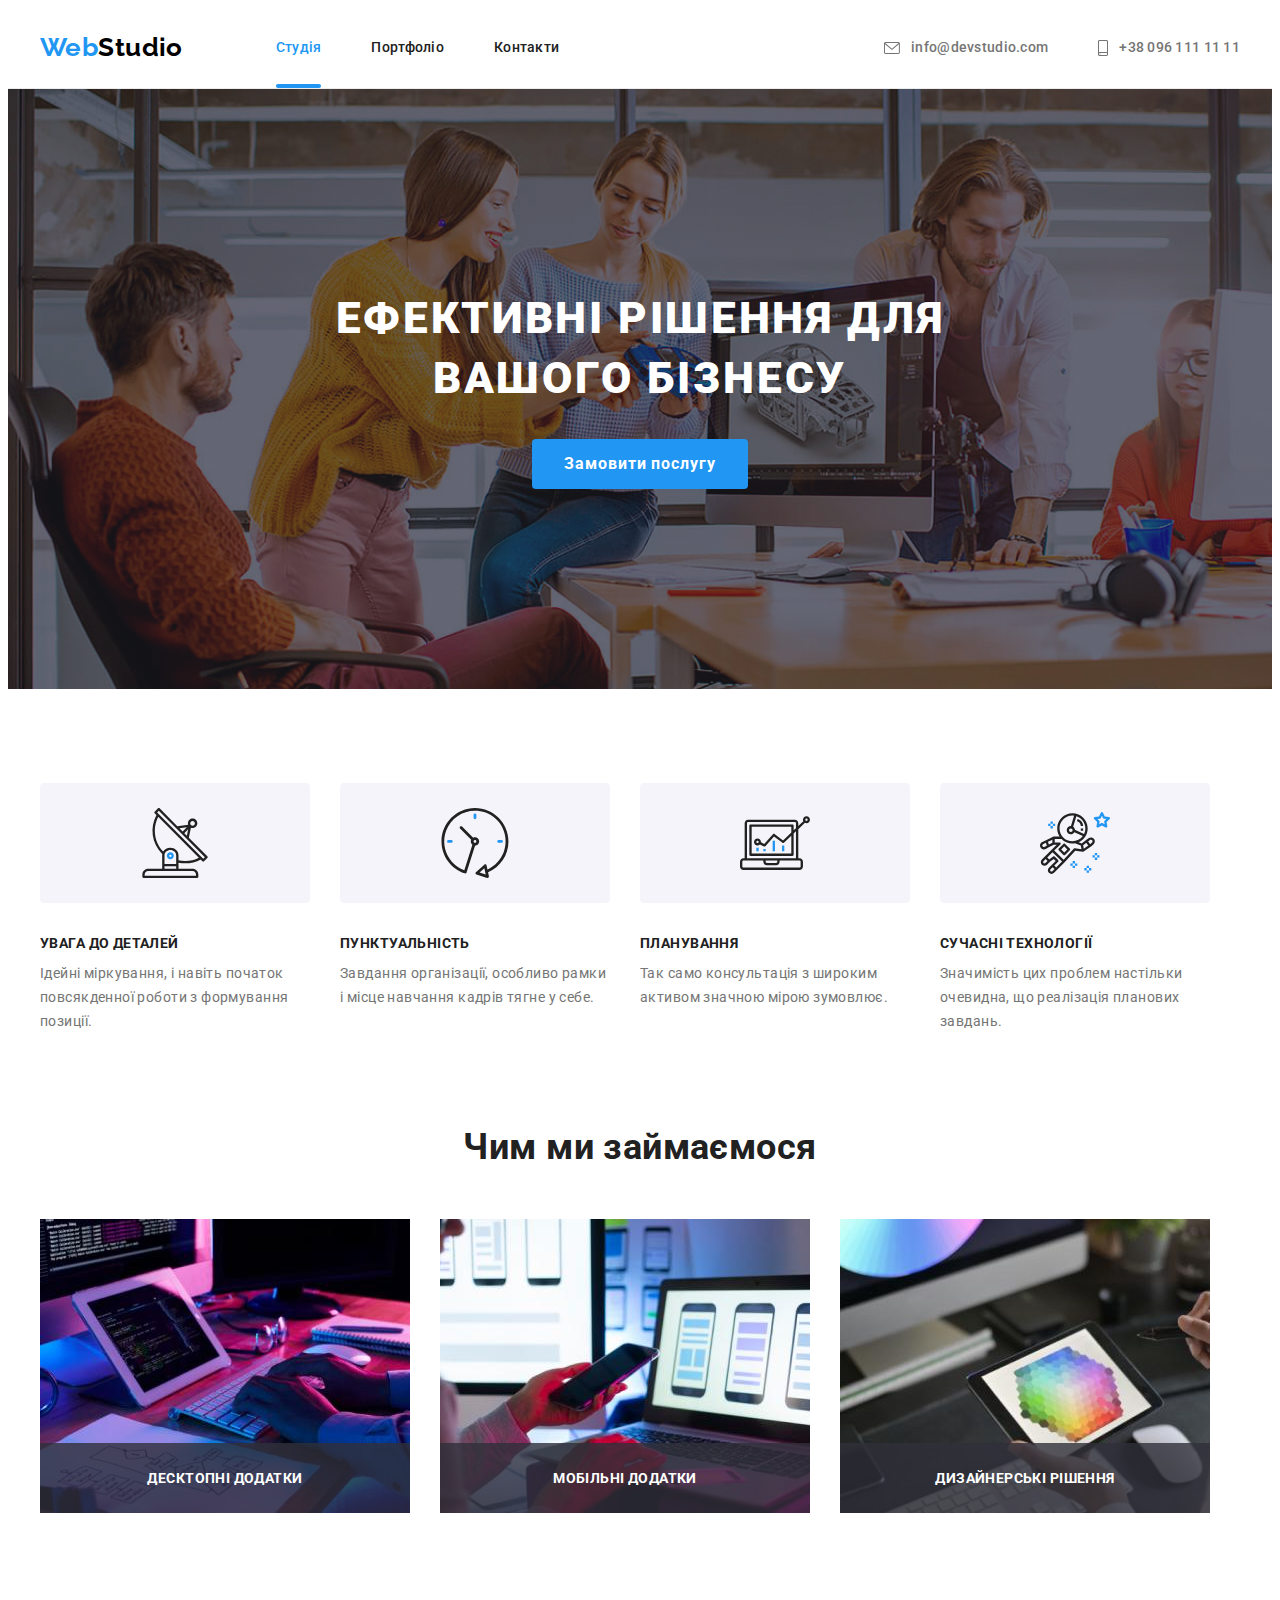
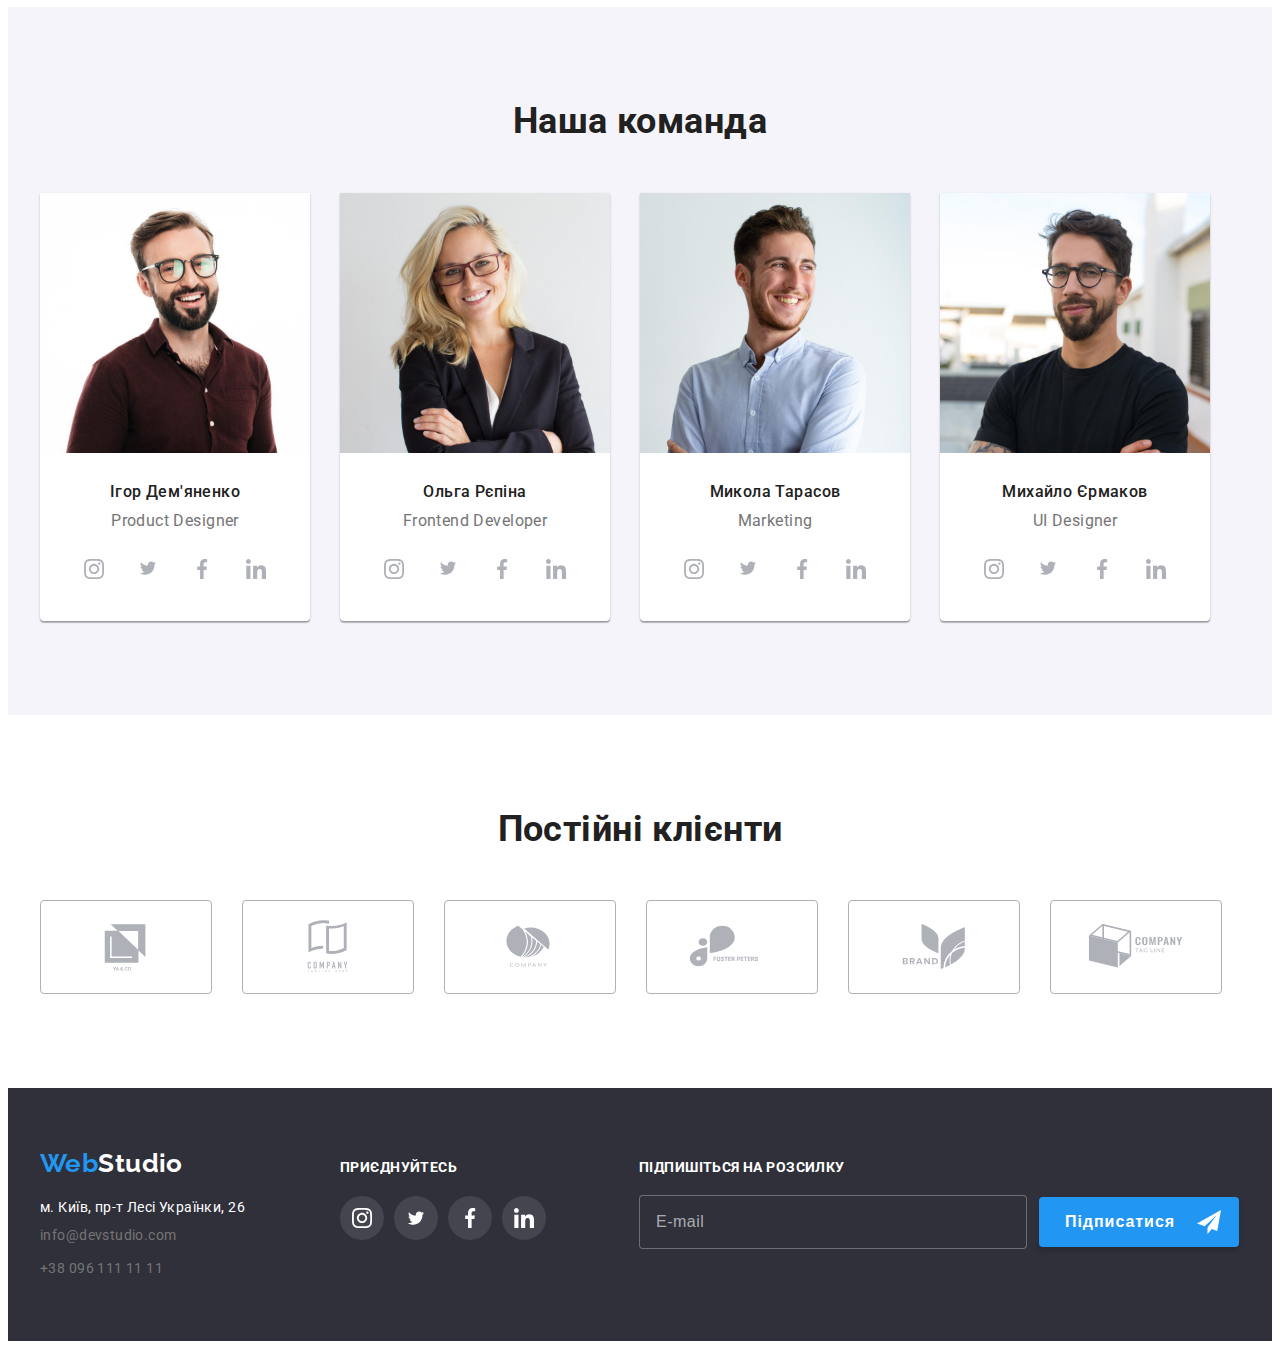
==== commit 1a0be792: "Правки" ====
--- a/index.html
+++ b/index.html
@@ -73,10 +73,58 @@
         <div class="backdrop is-hidden" data-modal>
           <div class="modal">
             <button class="close-modal" data-modal-close>
-              <svg class="icon-close" width="30" height="30">
-                <use href="./images/symbol-defs.svg#icon-close-1"></use>
-              </svg>
+
+                <svg width="18" height="18" class="close-svg">
+                  <use href="./images/symbol-defs.svg#close-modal"></use>
+                </svg>
+             
             </button>
+
+            <form class="modal-form">
+              <h2 class="modal-title">Залиште свої дані, ми вам передзвонимо</h2>
+
+            <div class="modal-form-conteiner">
+              
+                <label for="modal-input" class="label-modal">Email</label>
+              <div class="submit">
+                <input type="text" name="name" id="modal-input" class="input-modal">
+                <svg width="18" height="18" class="icon-form">
+                  <use  href="./images/symbol-defs.svg#icon-formperson"></use>
+                </svg>
+              </div> 
+              
+                <label for="modal-input-tel" class="label-modal">Телефон</label>
+              <div class="submit">
+                <input type="tel" name="tel" id="modal-input-tel" class="input-modal">
+                <svg width="18" height="18" class="icon-form" >
+                  <use  href="./images/symbol-defs.svg#icon-formphone"></use>
+                </svg>
+              </div>  
+              
+                <label for="modal-input-email" class="label-modal">Пошта</label>
+              <div class="submit">  
+                <input type="email" name="mail" id="modal-input-email" class="input-modal">
+                <svg width="18" height="18" class="icon-form" >
+                  <use href="./images/symbol-defs.svg#icon-formemail"></use>
+                </svg>
+              </div>  
+              <label for="modal-comment" class="label-modal">Коментар</label>
+             <textarea name="comment" placeholder="Введіть текст" class="comment-modal"></textarea>
+                               
+            </div>
+            
+              <label class="modal-checkbox">
+                <input type="checkbox"  name="comment" class="checkbox">
+                <span class="icon-checkbox"></span>
+                <span>Погоджуюся з розсилкою та приймаю <a href="" class="terms"> Умови договору</a></span>
+              </label>
+          
+             
+              <button type="submit" class="button-submit-form">Відправити</button>
+
+            </form>
+
+
           </div>
         </div>
       </section>
@@ -381,27 +429,23 @@
     <footer class="footer">
       <div class="conteiner footer-page">
         <div class="conteiner-address">
-        <a href="./index.html" class="logo-footer"
-          ><span class="logo-web">Web</span><span class="logo-studio">Studio</span></a
-        >
-        <address>
-          <ul class="list footer-margin">
-            <li class="item">
-              <a
-                href="https://www.google.com/maps/place/бул.+Леси+Украинки,+26,+Киев,+02000/@50.4265807,30.5383858,17z/data=!3m1!4b1!4m5!3m4!1s0x40d4cf0e033ecbe9:0x57a4dffefec77da0!8m2!3d50.4265807!4d30.5383858"
-                class="footer-address"
-                >м. Київ, пр-т Лесі Українки, 26</a
-              >
-            </li>
-
-            <li class="item">
-              <a href="mailto:info@devstudio.com" class="footer-socials">info@devstudio.com</a>
-            </li>
-
-            <li class="item">
-              <a href="tel:+380961111111" class="footer-socials">+38 096 111 11 11</a>
-            </li>
-          </ul>
+          <a href="./index.html" class="logo-footer"><span class="logo-web">Web</span><span class="logo-studio">Studio</span></a>
+          <address>
+            <ul class="list footer-margin">
+              <li class="item">
+                <a
+                 href="https://www.google.com/maps/place/бул.+Леси+Украинки,+26,+Киев,+02000/@50.4265807,30.5383858,17z/data=!3m1!4b1!4m5!3m4!1s0x40d4cf0e033ecbe9:0x57a4dffefec77da0!8m2!3d50.4265807!4d30.5383858"
+                 class="footer-address">м. Київ, пр-т Лесі Українки, 26</a>
+              </li>
+
+              <li class="item">
+               <a href="mailto:info@devstudio.com" class="footer-socials">info@devstudio.com</a>
+              </li>
+
+              <li class="item">
+                <a href="tel:+380961111111" class="footer-socials">+38 096 111 11 11</a>
+              </li>
+            </ul>
         </address>
       </div>
         <div class="footer-messenger">
@@ -439,7 +483,7 @@
         </div>
 
         
-        <form class="form-footer conteiner">
+        <form class="form-footer">
           <label for="input-submit"><span class="title-input-footer">Підпишіться на розсилку</span></label>
           <div class="submit-form">
           <input type="email" class="input-footer" id='input-submit' placeholder="E-mail">
--- a/css/style.css
+++ b/css/style.css
@@ -1,8 +1,4 @@
-/* background: #212121; Заголоки*/
-/*  background: #757575; Основний колір тексту*/
-/*background: #2196F3; Блакитний колір*/
-/* #FFFFFF Білий колір колір заголовка героя */
-/* #FFFFFF Основний колір сторінки */
+/* CSS змінні */
 
 :root {
   --title: #212121;
@@ -15,13 +11,16 @@
   --backgraund-section: #f5f4fa;
 }
 
+/* оформлення тіла сайту*/
+
 body {
-  font-family: 'Roboto', sans-serif;
+  font-family: 'Roboto', sans-serif;  
   color: var(--text-page);
   background-color: var(--backgraund-body);
   font-size: 14px;
   letter-spacing: 0.03em;
 }
+
 
 h1,
 h2,
@@ -35,6 +34,8 @@
   padding: 0;
 }
 
+/* розміщення контенту в задану ширину */
+
 .conteiner {
   margin-left: auto;
   margin-right: auto;
@@ -52,6 +53,8 @@
   list-style: none;
 }
 
+
+
 /* Логотип */
 .nav {
   display: flex;
@@ -90,6 +93,7 @@
   
 }
 
+/* один зі способів прибирати крайній margin*/
 .nav-list .nav-link:not(:last-child) {
   margin-right: 50px;
 }
@@ -112,13 +116,10 @@
 
 .site-nav:hover,
 .site-nav:focus {
-  
   color: var(--hover-focus-color);
-  
-}
-
-
-
+}
+
+/* розмішення декоративної лінії під елементом навігації */
 .site-nav::after{
   content: '';
   width: 100%;
@@ -167,17 +168,17 @@
   margin-left: auto;
 }
 
+/* один зі способів прибирати крайній margin*/
 .socials-nav .socials-link + .socials-link {
   margin-left: 50px;
 }
+
 
 .icon-social {
   display: inline;
   margin-right: 11px;
   fill: currentColor;
-  
-}
-
+}
 
 .socials {
   display:flex;
@@ -201,9 +202,7 @@
 
 /* Герой */
 
-
 .hero {
-  
   text-align: center;
   padding-top: 200px;
   padding-bottom: 200px;
@@ -239,6 +238,8 @@
   text-transform: uppercase;
 }
 
+/* кнопка героя */
+
 .hero-button {
   width: 216px;
   height: 50px;
@@ -261,10 +262,12 @@
   box-shadow: 0px 4px 4px rgba(0, 0, 0, 0.15);
 }
 
+/* модальне вікно */
+
+/* не відображає модальне вікно та дозволяє клік через модальне вікно */
 .backdrop.is-hidden{
   opacity: 0;
   pointer-events: none;
-
 }
 
 .backdrop{
@@ -290,30 +293,180 @@
   min-height: 581px;
   background-color: #ffffff;
   box-shadow: 0px 1px 3px rgba(0, 0, 0, 0.12), 0px 1px 1px rgba(0, 0, 0, 0.14), 0px 2px 1px rgba(0, 0, 0, 0.2);
-  border-radius: 4px;
-  
-  
-  
-}
+  border-radius: 4px; 
+}
+
+
 .close-modal{
+  width: 30px;
+  height: 30px;
+  border: 1px solid rgba(0, 0, 0, 0.1) ;
+  border-radius: 50%;
+
   position: absolute;
   right: 0px;
   top: 0px;
   padding: 0 0;
-  border: 0;
+  
   background: none;
   margin-right: 8px;
   margin-top: 8px;
 }
 
-.icon-close{
-  
-  stroke:  rgba(0, 0, 0, 0.1);
-  
-}
-
-
-
+.close-svg{
+  position: absolute;
+  top: 15px;
+  left: 15px;
+  transform: translate(-57%, -60%);
+   
+  fill:#000000;
+}
+
+.close-modal:hover .close-svg{
+  fill:var(--hover-focus-color)
+}
+
+
+
+/* Форма */
+
+.modal-form-conteiner{
+  padding:0 40px 0 40px ;
+}
+
+.modal-title{
+  margin-top: 40px;
+  margin-bottom: 12px;
+
+  font-weight: 700;
+  font-size: 20px;
+  line-height: 1.15;
+  letter-spacing: 0.03em;
+  color: var(--title);
+}
+
+.label-modal{
+  margin-bottom: 4px;
+  display: flex;
+}
+
+.input-modal{
+  padding: 11px 42px 11px 42px;
+  display: block;
+  width:100%;
+  border: 1px solid rgba(33, 33, 33, 0.2);
+  border-radius: 4px;
+}
+
+.modal-form-conteiner .submit:not(:last-child){
+  margin-bottom: 10px;
+} 
+
+
+.submit{
+  position: relative;
+  
+}
+
+.icon-form{
+  position: absolute;
+  top: 11px;
+  left: 12px;
+  
+}
+
+.input-modal:focus{
+  outline: none; 
+  border:solid 1px var(--hover-focus-color);  
+}
+
+.input-modal:focus-within + .icon-form {
+  fill:var(--hover-focus-color);
+}
+
+/* Коментар форми */
+
+.comment-modal{
+  padding-top: 12px;
+  padding-left: 16px;
+
+  width: 448px;
+  height: 120px;
+  resize: none;
+  display: flex;
+  border: 1px solid rgba(33, 33, 33, 0.2);
+  border-radius: 4px;
+}
+
+
+.comment-modal:focus{
+  outline: none; 
+  border:solid 1px var(--hover-focus-color);
+}
+
+/* Checkbox погодження */
+
+.modal-checkbox{
+ display: flex;
+ align-items: center;
+ margin-top: 25px;
+  margin-left: 54px;
+  font-size: 14px;
+  line-height: 1.71;
+  letter-spacing: 0.03em;
+  color: #757575;
+}
+
+.terms{
+  color: var(--hover-focus-color);
+}
+
+.checkbox{
+  appearance: none;
+  position: absolute;
+}
+
+.checkbox-conteiner{
+  margin-top: 25px;
+}
+
+/* кастом чекбокс */
+.icon-checkbox{
+  margin-right: 8px;
+  display: inline-block;
+  width: 15px;
+  height: 15px;
+  border: solid 2px black;
+  border-radius: 1px;
+  
+}
+
+.checkbox:checked + .icon-checkbox{
+  background-color:var(--hover-focus-color);
+  background-image: url(../images/icon-check.svg);
+  border-color: var(--hover-focus-color);
+ background-size: contain; 
+ background-origin: border-box;
+}
+
+/* кнопка відправки форми */
+
+.button-submit-form{
+  margin-top: 30px;
+  width: 200px;
+  height: 50px;
+  background: #2196F3;
+  border-color: transparent;
+  box-shadow: 0px 4px 4px rgba(0, 0, 0, 0.15);
+  border-radius: 4px;
+
+  font-weight: 700;
+  font-size: 16px;
+  line-height: 1.88;
+  letter-spacing: 0.06em;
+  color: #FFFFFF;
+
+}
 
 /* Наші переваги и Наша команда*/
 
@@ -545,8 +698,8 @@
 }
 
 .footer-address {
-  display: block;
-
+  display: inline-block;
+  width: 230px;
   color: var(--hero-text);
   font-style: normal;
   text-decoration: none;
@@ -578,6 +731,8 @@
 .footer-margin .item:not(:last-child) {
   margin-bottom: 9px;
 }
+
+
 
 .footer-messenger{
   margin-left: 70px;  
@@ -779,18 +934,23 @@
 /*  форма підписки */
 .form-footer{
   display: block;
-  padding-left: 93px;
+  margin-left: 93px;
 }
 
 .input-footer{
   padding-left: 16px;
   padding-right: 12px;
-  
+
   width: 358px;
   height: 50px;
   border: 1px solid rgba(255, 255, 255, 0.3);
   border-radius: 4px;
   background-color: var(--footer-backgraund);
+
+  font-size: 16px;
+  line-height: 1.25;
+  letter-spacing: 0.03em;
+  color: rgba(255, 255, 255, 0.6);
 }
 
 .input-footer::placeholder{
@@ -799,6 +959,8 @@
   letter-spacing: 0.03em;
   color: rgba(255, 255, 255, 0.6);
 }
+
+
 
 .title-input-footer{
   display: block;
